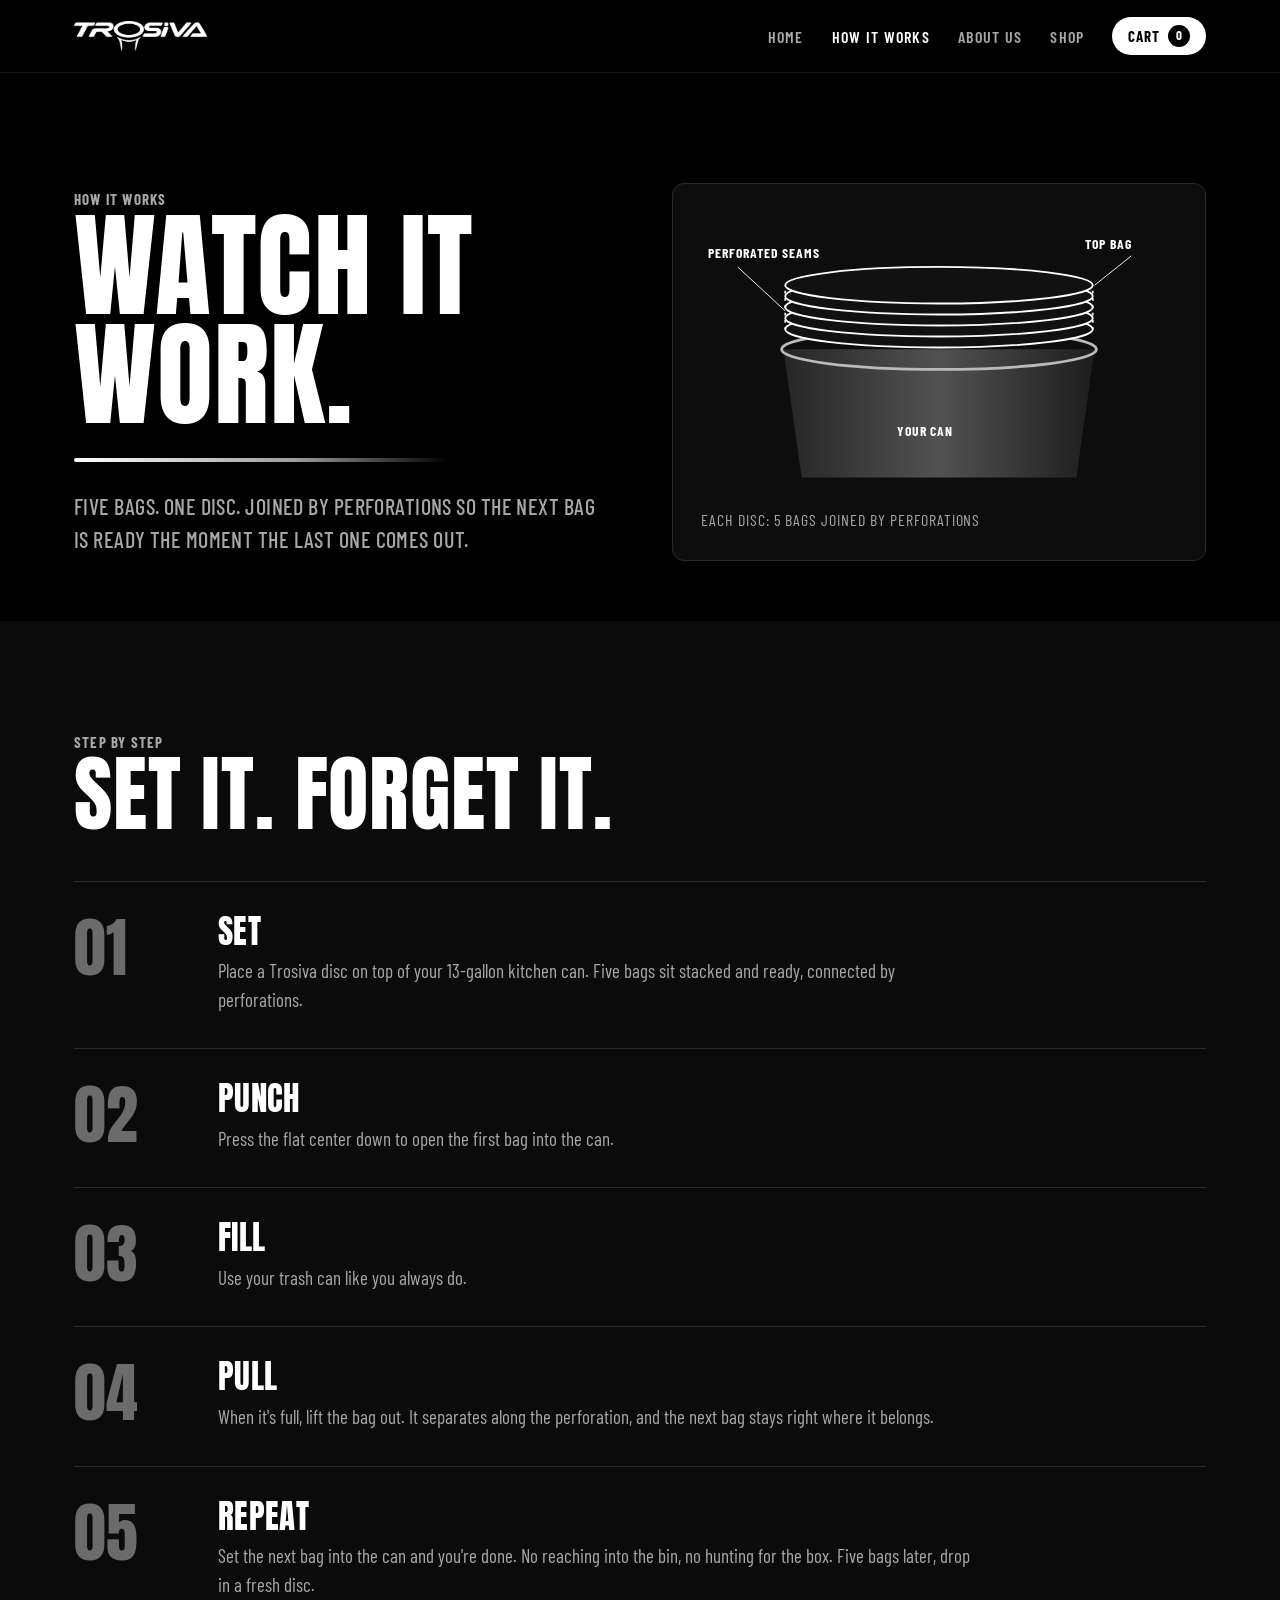
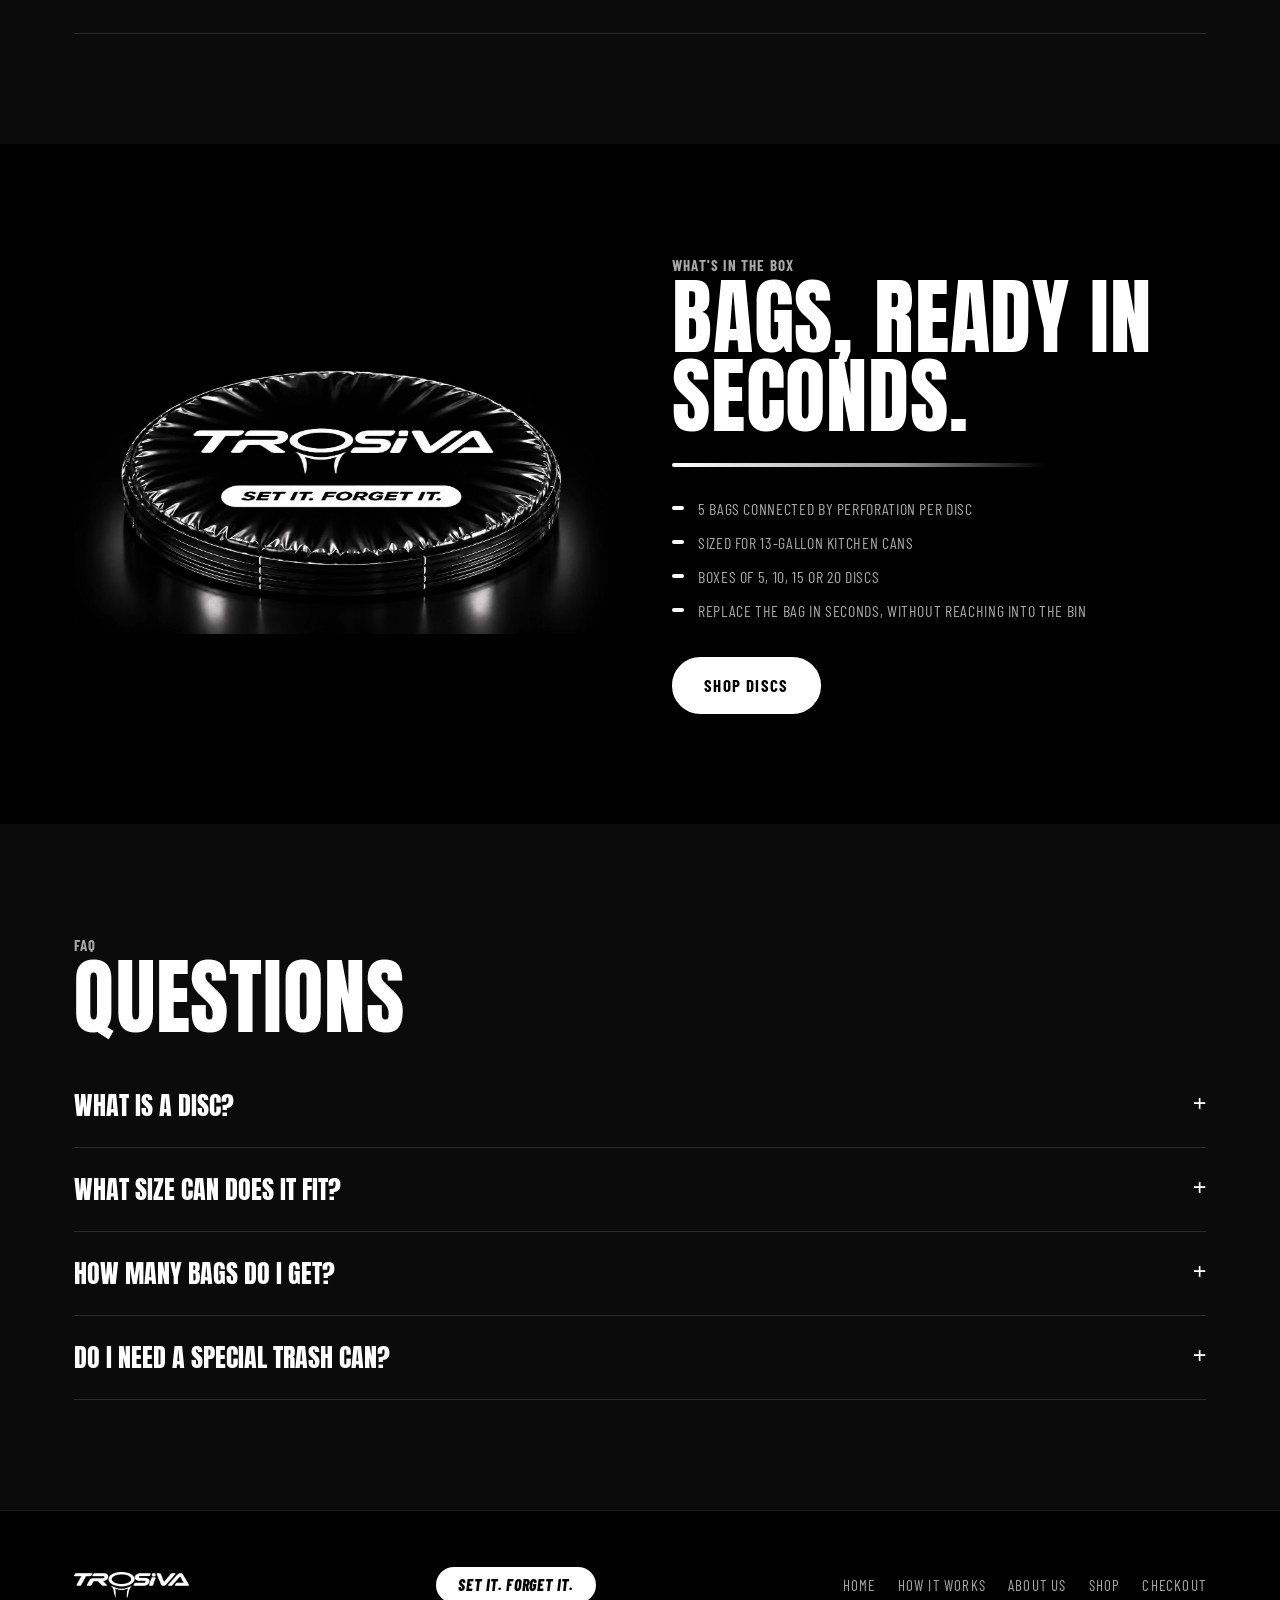
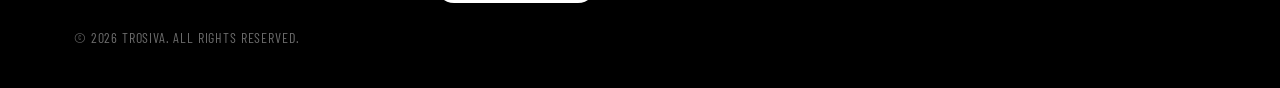
==== how-it-works.html @ 6047c0d1 "Launch Trosiva website: home, how it works, about, shop and checkout Co-Authored-By: Claude Opus 5.5" ====
<!doctype html>
<html lang="en">
<head>
  <meta charset="utf-8">
  <meta name="viewport" content="width=device-width, initial-scale=1">
  <title>How It Works | Trosiva</title>
  <meta name="description" content="How Trosiva works: five trash bags joined by perforations in one disc. Set it on the can, punch the center, and the next bag is always ready.">
  <link rel="icon" href="assets/img/favicon.png">
  <link rel="preconnect" href="https://fonts.googleapis.com"><link rel="preconnect" href="https://fonts.gstatic.com" crossorigin>
  <link href="https://fonts.googleapis.com/css2?family=Anton&family=Barlow+Condensed:ital,wght@0,400;0,500;0,600;0,700;0,800;1,800&display=swap" rel="stylesheet">
  <link rel="stylesheet" href="assets/style.css">
</head>
<body data-page="how">

<section style="padding-bottom:60px">
  <div class="wrap split">
    <div>
      <p class="label">How it works</p>
      <h1>Watch it work.</h1>
      <div class="rule"></div>
      <p class="lede">Five bags. One disc. Joined by perforations so the next bag is ready the moment the last one comes out.</p>
    </div>
    <figure class="diagram reveal">
      <svg viewBox="0 0 520 300" role="img" aria-label="Side view of a Trosiva disc: five bags stacked and joined by perforated seams, sitting on the rim of a can">
        <defs>
          <linearGradient id="can" x1="0" x2="1"><stop offset="0" stop-color="#3a3a3a"/><stop offset=".5" stop-color="#8a8a8a"/><stop offset="1" stop-color="#2a2a2a"/></linearGradient>
        </defs>
        <!-- can -->
        <path d="M90 150 L110 290 L410 290 L430 150 Z" fill="url(#can)" opacity=".55"/>
        <ellipse cx="260" cy="150" rx="172" ry="22" fill="none" stroke="#bbb" stroke-width="3"/>
        <!-- stacked bag layers -->
        <g fill="#111" stroke="#fff" stroke-width="2">
          <ellipse cx="260" cy="128" rx="168" ry="20"/>
          <ellipse cx="260" cy="116" rx="168" ry="20"/>
          <ellipse cx="260" cy="104" rx="168" ry="20"/>
          <ellipse cx="260" cy="92" rx="168" ry="20"/>
          <ellipse cx="260" cy="80" rx="168" ry="20"/>
        </g>
        <!-- perforations -->
        <g stroke="#fff" stroke-width="2" stroke-dasharray="3 5" fill="none" opacity=".9">
          <line x1="92" y1="86" x2="92" y2="128"/><line x1="428" y1="86" x2="428" y2="128"/>
        </g>
        <!-- labels -->
        <g font-family="Barlow Condensed, sans-serif" font-size="15" font-weight="700" fill="#fff" letter-spacing="1">
          <line x1="430" y1="80" x2="470" y2="48" stroke="#fff"/><text x="420" y="40">TOP BAG</text>
          <line x1="92" y1="108" x2="40" y2="60" stroke="#fff"/><text x="8" y="50">PERFORATED SEAMS</text>
          <text x="214" y="245" fill="#fff">YOUR CAN</text>
        </g>
      </svg>
      <figcaption>Each disc: 5 bags joined by perforations</figcaption>
    </figure>
  </div>
</section>

<section class="section-dark">
  <div class="wrap">
    <p class="label">Step by step</p>
    <h2>Set it. Forget it.</h2>
    <div class="steps">
      <div class="step reveal"><div class="n">01</div><div><h3>Set</h3><p>Place a Trosiva disc on top of your 13-gallon kitchen can. Five bags sit stacked and ready, connected by perforations.</p></div></div>
      <div class="step reveal"><div class="n">02</div><div><h3>Punch</h3><p>Press the flat center down to open the first bag into the can.</p></div></div>
      <div class="step reveal"><div class="n">03</div><div><h3>Fill</h3><p>Use your trash can like you always do.</p></div></div>
      <div class="step reveal"><div class="n">04</div><div><h3>Pull</h3><p>When it's full, lift the bag out. It separates along the perforation, and the next bag stays right where it belongs.</p></div></div>
      <div class="step reveal"><div class="n">05</div><div><h3>Repeat</h3><p>Set the next bag into the can and you're done. No reaching into the bin, no hunting for the box. Five bags later, drop in a fresh disc.</p></div></div>
    </div>
  </div>
</section>

<section>
  <div class="wrap split">
    <div class="photo reveal"><img src="assets/img/disc.jpg" alt="A Trosiva disc" loading="lazy"></div>
    <div class="reveal">
      <p class="label">What's in the box</p>
      <h2>Bags, ready in seconds.</h2>
      <div class="rule"></div>
      <ul class="ticks">
        <li>5 bags connected by perforation per disc</li>
        <li>Sized for 13-gallon kitchen cans</li>
        <li>Boxes of 5, 10, 15 or 20 discs</li>
        <li>Replace the bag in seconds, without reaching into the bin</li>
      </ul>
      <div style="margin-top:34px"><a class="btn btn-solid" href="shop.html">Shop discs</a></div>
    </div>
  </div>
</section>

<section class="section-dark">
  <div class="wrap">
    <p class="label">FAQ</p>
    <h2 style="margin-bottom:28px">Questions</h2>
    <details><summary>What is a disc?</summary><p>A disc is five Trosiva trash bags stacked together and joined by perforations. You set the whole disc on your can and use the bags one after another.</p></details>
    <details><summary>What size can does it fit?</summary><p>Trosiva is made for standard 13-gallon kitchen trash cans.</p></details>
    <details><summary>How many bags do I get?</summary><p>Every disc holds 5 bags. A 5-disc box is 25 bags, 10 discs is 50, 15 discs is 75 and 20 discs is 100.</p></details>
    <details><summary>Do I need a special trash can?</summary><p>No. Trosiva works with the can you already have.</p></details>
  </div>
</section>

<script src="assets/site.js"></script>
</body>
</html>
---- assets/style.css ----
:root {
  --bg: #000;
  --bg-2: #0b0b0b;
  --panel: #111;
  --line: #2a2a2a;
  --text: #fff;
  --muted: #a8a8a8;
  --dim: #6b6b6b;
  --head: "Anton", "Impact", sans-serif;
  --body: "Barlow Condensed", "Arial Narrow", sans-serif;
  --max: 1180px;
}

* { box-sizing: border-box; margin: 0; padding: 0; }
html { scroll-behavior: smooth; }
body {
  background: var(--bg);
  color: var(--text);
  font-family: var(--body);
  font-size: 19px;
  line-height: 1.5;
  -webkit-font-smoothing: antialiased;
}
img { max-width: 100%; height: auto; display: block; }
a { color: inherit; }
button { font: inherit; color: inherit; cursor: pointer; }

.wrap { width: 100%; max-width: var(--max); margin: 0 auto; padding: 0 24px; }

/* ---------- type ---------- */
h1, h2, h3, .head {
  font-family: var(--head);
  font-weight: 400;
  text-transform: uppercase;
  line-height: 0.95;
  letter-spacing: 0.01em;
}
h1 { font-size: clamp(56px, 9vw, 120px); }
h2 { font-size: clamp(44px, 6.5vw, 84px); }
h3 { font-size: clamp(26px, 2.6vw, 34px); }
.label {
  font-family: var(--body);
  font-weight: 700;
  text-transform: uppercase;
  letter-spacing: 0.08em;
  font-size: 15px;
  color: var(--muted);
}
.lede { font-size: 22px; color: var(--muted); max-width: 34em; text-transform: uppercase; font-weight: 500; letter-spacing: 0.02em; }

/* slide-style gradient divider */
.rule {
  height: 4px;
  width: min(420px, 70%);
  margin: 28px 0;
  background: linear-gradient(90deg, #fff 0%, #9a9a9a 60%, rgba(255,255,255,0) 100%);
  border-radius: 2px;
}

/* ---------- nav ---------- */
.nav {
  position: sticky; top: 0; z-index: 50;
  background: rgba(0,0,0,0.85);
  backdrop-filter: blur(10px);
  border-bottom: 1px solid #161616;
}
.nav .wrap { display: flex; align-items: center; gap: 28px; height: 72px; }
.nav .brand img { height: 30px; width: auto; }
.nav ul { list-style: none; display: flex; gap: 28px; margin-left: auto; }
.nav ul a {
  text-decoration: none; text-transform: uppercase; font-weight: 600;
  letter-spacing: 0.08em; font-size: 16px; color: var(--muted);
}
.nav ul a:hover, .nav ul a[aria-current="page"] { color: #fff; }
.cart-btn {
  display: inline-flex; align-items: center; gap: 8px;
  background: #fff; color: #000; border: 0; border-radius: 999px;
  padding: 8px 16px; font-weight: 700; text-transform: uppercase; letter-spacing: 0.06em; font-size: 15px;
  text-decoration: none;
}
.cart-count {
  background: #000; color: #fff; border-radius: 999px; min-width: 22px; height: 22px;
  display: inline-grid; place-items: center; font-size: 13px; padding: 0 6px;
}
.menu-toggle { display: none; background: none; border: 0; font-size: 28px; line-height: 1; }

@media (max-width: 760px) {
  .nav ul {
    display: none; position: absolute; top: 72px; left: 0; right: 0;
    flex-direction: column; gap: 0; background: #000; border-bottom: 1px solid #222;
  }
  .nav ul.open { display: flex; }
  .nav ul a { display: block; padding: 16px 24px; border-top: 1px solid #161616; }
  .menu-toggle { display: block; margin-left: auto; }
  .nav .cart-btn { margin-left: 0; }
}

/* ---------- buttons ---------- */
.btn {
  display: inline-block; text-decoration: none; text-transform: uppercase;
  font-weight: 700; letter-spacing: 0.08em; font-size: 17px;
  padding: 14px 30px; border-radius: 999px; border: 2px solid #fff;
  transition: transform .15s ease, background .15s ease, color .15s ease;
}
.btn:hover { transform: translateY(-2px); }
.btn-solid { background: #fff; color: #000; }
.btn-ghost { background: transparent; color: #fff; }
.btn-ghost:hover { background: #fff; color: #000; }
.pill {
  display: inline-block; background: #fff; color: #000; border-radius: 999px;
  font-family: var(--body); font-style: italic; font-weight: 800; text-transform: uppercase;
  letter-spacing: 0.04em; padding: 6px 22px; font-size: 20px;
}

/* ---------- sections ---------- */
section { padding: 110px 0; }
.section-dark { background: var(--bg-2); }
.split { display: grid; grid-template-columns: 1fr 1fr; gap: 64px; align-items: center; }
.split > *, .shop-grid > *, .checkout-grid > * { min-width: 0; }
.hero-img { width: 100%; height: auto; }
@media (max-width: 860px) { .split { grid-template-columns: 1fr; gap: 40px; } section { padding: 72px 0; } }

/* hero */
.hero { position: relative; overflow: hidden; padding: 70px 0 90px; }
.hero::after {
  content: ""; position: absolute; inset: auto -10% -40% 30%; height: 70%;
  background: radial-gradient(closest-side, rgba(255,255,255,0.09), transparent);
  pointer-events: none;
}
.hero .split { grid-template-columns: 0.9fr 1.1fr; }
.hero-logo { width: min(520px, 100%); height: auto; }
.hero h1.tag { font-size: clamp(34px, 4.4vw, 56px); margin-top: 26px; }
.hero .cta { display: flex; gap: 14px; flex-wrap: wrap; margin-top: 36px; }
.hero-img { border-radius: 8px; }
@media (max-width: 860px) { .hero .split { grid-template-columns: 1fr; } }

/* photo panels */
.photo { border-radius: 10px; overflow: hidden; }
.photo img { width: 100%; height: 100%; object-fit: cover; }

/* stat row */
.stats { display: grid; grid-template-columns: repeat(3, 1fr); gap: 0; border-top: 1px solid var(--line); margin-top: 56px; }
.stat { padding: 32px 24px 0 0; }
.stat + .stat { border-left: 1px solid var(--line); padding-left: 28px; }
.stat .num { font-family: var(--head); font-size: clamp(48px, 6vw, 76px); line-height: 1; }
@media (max-width: 640px) {
  .stats { grid-template-columns: 1fr; }
  .stat + .stat { border-left: 0; border-top: 1px solid var(--line); padding-left: 0; }
  .stat { padding-bottom: 24px; }
}

/* steps */
.steps { display: grid; gap: 0; margin-top: 48px; border-top: 1px solid var(--line); }
.step { display: grid; grid-template-columns: 120px 1fr; gap: 24px; padding: 34px 0; border-bottom: 1px solid var(--line); align-items: start; }
.step .n { font-family: var(--head); font-size: 64px; line-height: 1; color: var(--dim); }
.step p { color: var(--muted); margin-top: 10px; max-width: 40em; }
@media (max-width: 560px) { .step { grid-template-columns: 1fr; gap: 6px; } .step .n { font-size: 46px; } }

/* disc diagram */
.diagram { background: #0d0d0d; border: 1px solid var(--line); border-radius: 12px; padding: 28px; }
.diagram svg { width: 100%; height: auto; }
.diagram figcaption { color: var(--muted); font-size: 16px; text-transform: uppercase; letter-spacing: 0.06em; margin-top: 14px; }

/* faq */
details { border-bottom: 1px solid var(--line); padding: 22px 0; }
details summary { cursor: pointer; list-style: none; font-family: var(--head); text-transform: uppercase; font-size: 26px; display: flex; justify-content: space-between; gap: 16px; }
details summary::after { content: "+"; font-family: var(--body); font-size: 30px; line-height: 1; }
details[open] summary::after { content: "–"; }
details p { color: var(--muted); margin-top: 12px; max-width: 46em; }

/* team */
.team { display: grid; grid-template-columns: repeat(4, 1fr); gap: 22px; margin-top: 48px; }
.member .photo { aspect-ratio: 1; border-radius: 10px; background: #111; }
.member .photo img { filter: grayscale(1); }
.member h3 { margin-top: 16px; font-size: 26px; }
.member .role { color: var(--dim); text-transform: uppercase; letter-spacing: 0.08em; font-size: 15px; margin-top: 6px; }
@media (max-width: 900px) { .team { grid-template-columns: repeat(2, 1fr); } }

/* ---------- shop ---------- */
.shop-grid { display: grid; grid-template-columns: 1.05fr 0.95fr; gap: 56px; align-items: start; }
@media (max-width: 900px) { .shop-grid { grid-template-columns: 1fr; } }
.gallery { position: sticky; top: 100px; }
.gallery .main { border-radius: 12px; overflow: hidden; border: 1px solid #1a1a1a; }
.gallery .note { color: var(--dim); font-size: 15px; text-transform: uppercase; letter-spacing: 0.06em; margin-top: 12px; }
@media (max-width: 900px) { .gallery { position: static; } }

.packs { display: grid; grid-template-columns: 1fr 1fr; gap: 14px; margin: 28px 0; }
.pack {
  position: relative; text-align: left; background: var(--panel); border: 2px solid var(--line);
  border-radius: 12px; padding: 18px 18px 16px; transition: border-color .15s ease, background .15s ease;
}
.pack:hover { border-color: #555; }
.pack[aria-checked="true"] { border-color: #fff; background: #1a1a1a; }
.pack .qty { font-family: var(--head); font-size: 40px; line-height: 1; text-transform: uppercase; }
.pack .qty small { font-family: var(--body); font-size: 17px; font-weight: 700; letter-spacing: 0.06em; margin-left: 4px; }
.pack .bags { color: var(--muted); font-size: 15px; text-transform: uppercase; letter-spacing: 0.05em; margin-top: 6px; }
.pack .price { font-weight: 700; font-size: 22px; margin-top: 10px; }
.pack .per { color: var(--dim); font-size: 14px; }
.pack .badge {
  position: absolute; top: -11px; right: 12px; background: #fff; color: #000; border-radius: 999px;
  font-size: 12px; font-weight: 800; text-transform: uppercase; letter-spacing: 0.06em; padding: 3px 10px;
}
.qty-row { display: flex; gap: 14px; align-items: stretch; flex-wrap: wrap; }
.stepper { display: inline-flex; align-items: center; border: 2px solid var(--line); border-radius: 999px; overflow: hidden; }
.stepper button { background: none; border: 0; width: 46px; height: 50px; font-size: 22px; }
.stepper button:hover { background: #1a1a1a; }
.stepper output { min-width: 34px; text-align: center; font-weight: 700; font-size: 19px; }
.add-btn { flex: 1; min-width: 200px; border: 0; }
.ticks { list-style: none; margin-top: 30px; display: grid; gap: 10px; }
.ticks li { color: var(--muted); text-transform: uppercase; letter-spacing: 0.04em; font-size: 16px; padding-left: 26px; position: relative; }
.ticks li::before { content: ""; position: absolute; left: 0; top: 9px; width: 12px; height: 4px; background: #fff; border-radius: 2px; }
.big-price { font-family: var(--head); font-size: 54px; line-height: 1; margin-top: 18px; }
.big-price small { font-family: var(--body); font-size: 18px; color: var(--muted); font-weight: 600; margin-left: 8px; text-transform: uppercase; letter-spacing: 0.05em; }

/* cart drawer */
.drawer-scrim { position: fixed; inset: 0; background: rgba(0,0,0,0.6); opacity: 0; pointer-events: none; transition: opacity .2s; z-index: 90; }
.drawer {
  position: fixed; top: 0; right: 0; height: 100%; width: min(420px, 100%); background: #0c0c0c;
  border-left: 1px solid #222; z-index: 100; transform: translateX(100%); transition: transform .25s ease;
  display: flex; flex-direction: column;
}
body.cart-open .drawer { transform: none; }
body.cart-open .drawer-scrim { opacity: 1; pointer-events: auto; }
.drawer header { display: flex; align-items: center; justify-content: space-between; padding: 22px 24px; border-bottom: 1px solid #1d1d1d; }
.drawer header h3 { font-size: 30px; }
.drawer .close { background: none; border: 0; font-size: 30px; line-height: 1; }
.drawer .items { flex: 1; overflow: auto; padding: 8px 24px; }
.drawer footer { padding: 22px 24px; border-top: 1px solid #1d1d1d; }
.line-item { display: grid; grid-template-columns: 64px 1fr auto; gap: 14px; padding: 16px 0; border-bottom: 1px solid #1a1a1a; align-items: center; }
.line-item img { width: 64px; height: 64px; object-fit: cover; border-radius: 8px; }
.line-item .t { font-weight: 700; text-transform: uppercase; letter-spacing: 0.03em; line-height: 1.2; }
.line-item .s { color: var(--dim); font-size: 15px; }
.line-item .mini { display: inline-flex; align-items: center; gap: 4px; margin-top: 6px; }
.line-item .mini button { width: 26px; height: 26px; border-radius: 50%; border: 1px solid #333; background: none; font-size: 15px; line-height: 1; }
.line-item .mini span { min-width: 22px; text-align: center; font-size: 16px; }
.line-item .remove { background: none; border: 0; color: var(--dim); font-size: 13px; text-transform: uppercase; letter-spacing: 0.06em; text-decoration: underline; margin-left: 10px; }
.line-item .lp { font-weight: 700; }
.totals { display: grid; gap: 6px; margin-bottom: 18px; }
.totals div { display: flex; justify-content: space-between; color: var(--muted); }
.totals .grand { color: #fff; font-size: 24px; font-weight: 700; padding-top: 8px; border-top: 1px solid #1d1d1d; margin-top: 4px; }
.empty { color: var(--dim); text-transform: uppercase; letter-spacing: 0.06em; padding: 40px 0; text-align: center; }
.full { width: 100%; text-align: center; }

/* checkout page */
.checkout-grid { display: grid; grid-template-columns: 1.2fr 0.8fr; gap: 48px; align-items: start; }
@media (max-width: 900px) { .checkout-grid { grid-template-columns: 1fr; } }
.card { background: var(--panel); border: 1px solid var(--line); border-radius: 14px; padding: 28px; }
.form-grid { display: grid; grid-template-columns: 1fr 1fr; gap: 14px; margin-top: 18px; }
.form-grid .wide { grid-column: 1 / -1; }
.field label { display: block; font-size: 14px; text-transform: uppercase; letter-spacing: 0.08em; color: var(--muted); margin-bottom: 6px; font-weight: 600; }
.field input {
  width: 100%; background: #000; border: 1px solid #333; color: #fff; border-radius: 8px;
  padding: 12px 14px; font: inherit; font-size: 18px;
}
.field input:focus { outline: 2px solid #fff; outline-offset: 1px; }
@media (max-width: 560px) { .form-grid { grid-template-columns: 1fr; } }
.notice { border: 1px dashed #444; border-radius: 10px; padding: 14px 16px; color: var(--muted); font-size: 16px; margin-top: 18px; }

/* toast */
.toast {
  position: fixed; left: 50%; bottom: 28px; transform: translate(-50%, 30px); opacity: 0;
  background: #fff; color: #000; font-weight: 700; text-transform: uppercase; letter-spacing: 0.06em;
  padding: 12px 22px; border-radius: 999px; transition: all .25s ease; z-index: 120; pointer-events: none;
}
.toast.show { opacity: 1; transform: translate(-50%, 0); }

/* footer */
.site-footer { border-top: 1px solid #161616; padding: 56px 0 40px; }
.site-footer .wrap { display: flex; justify-content: space-between; align-items: center; gap: 24px; flex-wrap: wrap; }
.site-footer img { height: 26px; width: auto; }
.site-footer nav { display: flex; gap: 22px; flex-wrap: wrap; }
.site-footer nav a { text-decoration: none; color: var(--muted); text-transform: uppercase; letter-spacing: 0.08em; font-size: 15px; }
.site-footer nav a:hover { color: #fff; }
.site-footer .copy { width: 100%; color: var(--dim); font-size: 14px; text-transform: uppercase; letter-spacing: 0.06em; }

/* reveal */
.reveal { opacity: 0; transform: translateY(24px); transition: opacity .7s ease, transform .7s ease; }
.reveal.in { opacity: 1; transform: none; }
@media (prefers-reduced-motion: reduce) { .reveal { opacity: 1; transform: none; transition: none; } html { scroll-behavior: auto; } }
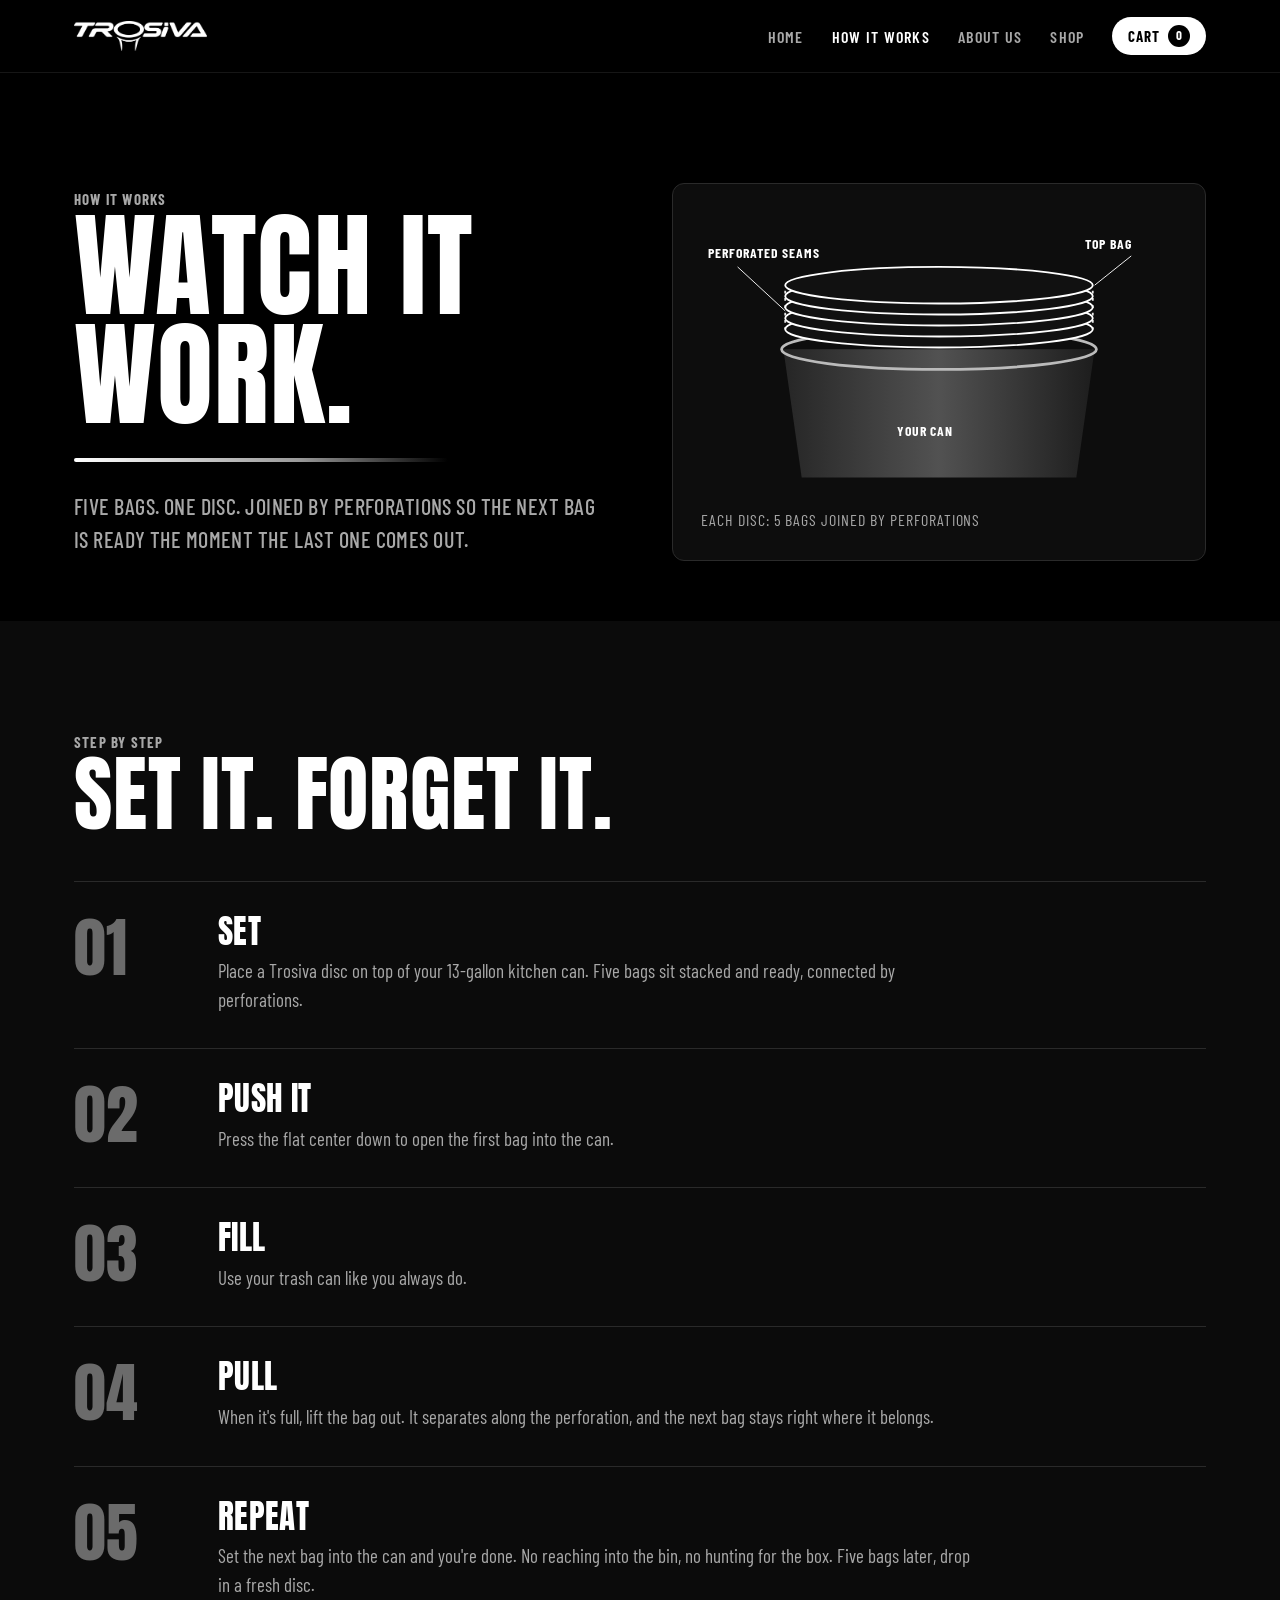
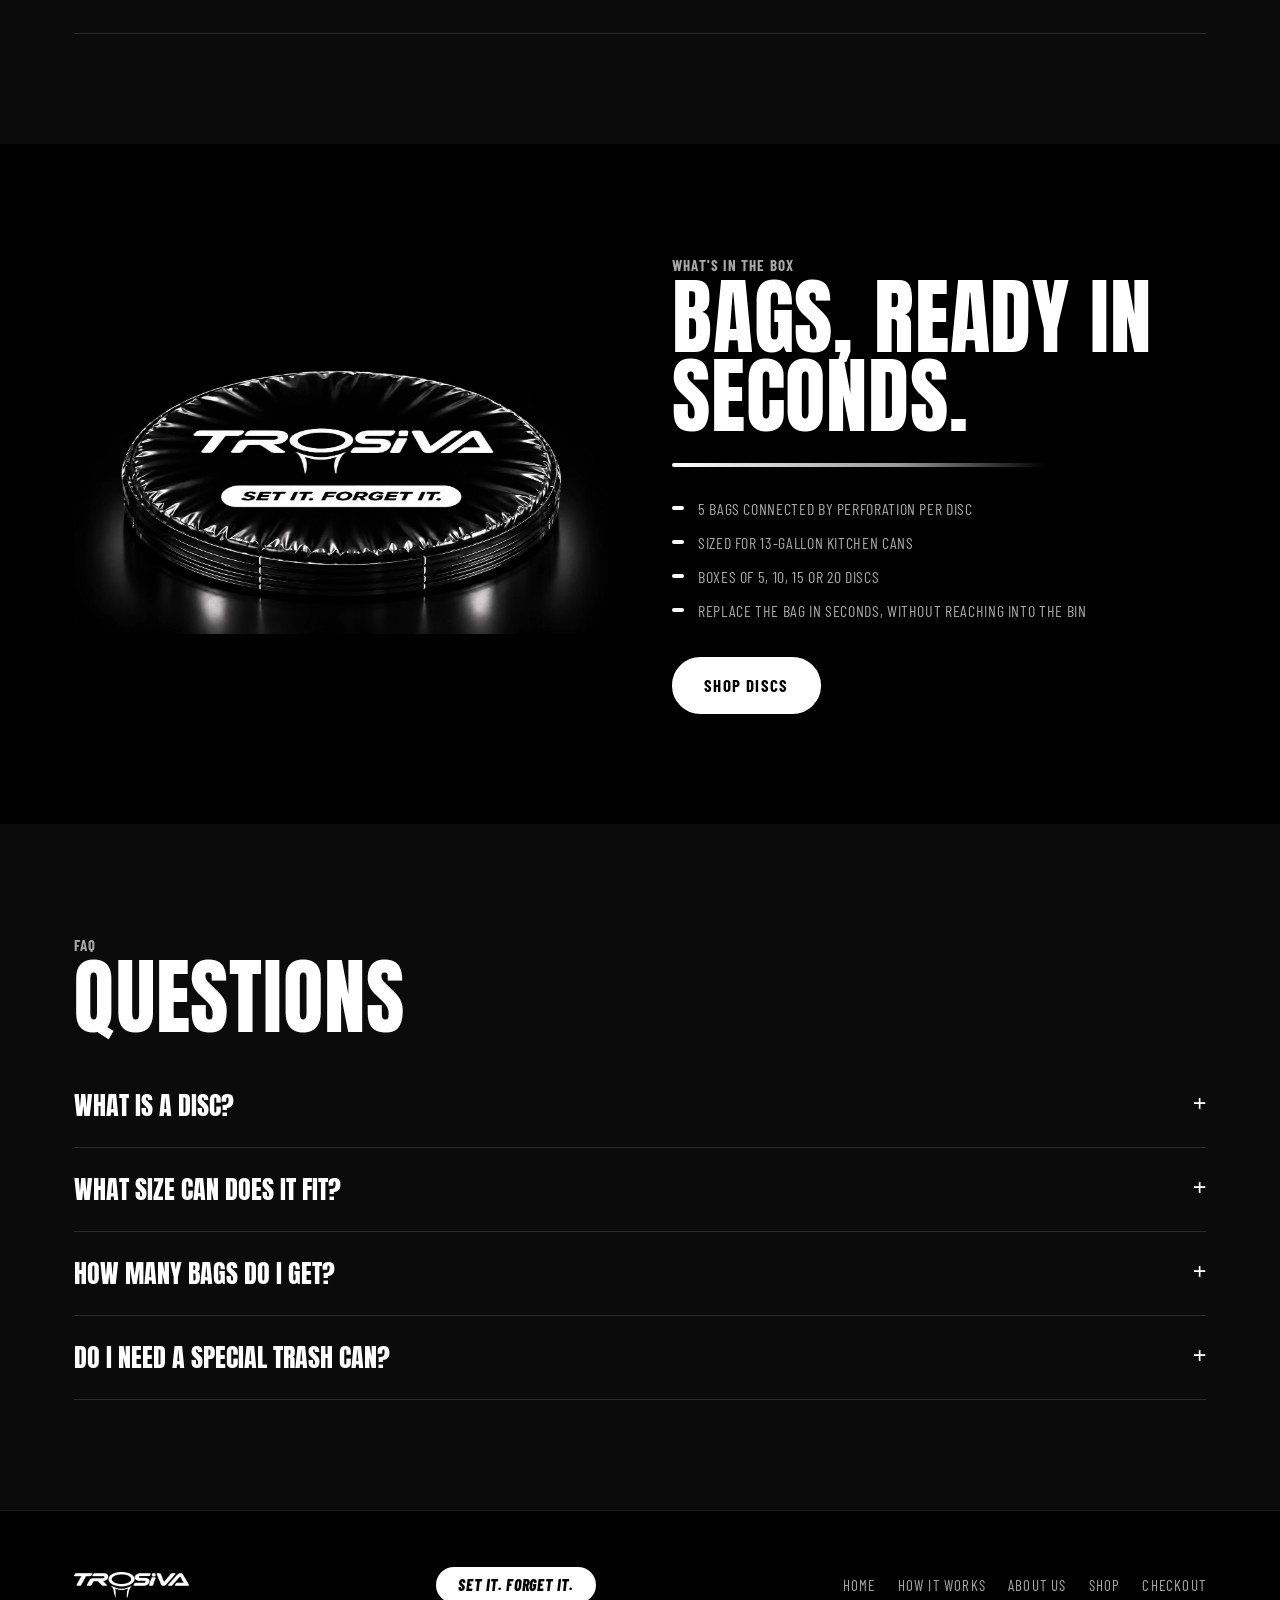
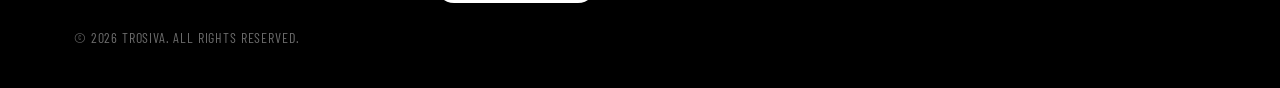
==== commit 8e6b0fc4: "Rename step 2 from Punch to Push It Co-Authored-By: Claude Opus 5.5 <noreply@anthropic.com>" ====
--- a/how-it-works.html
+++ b/how-it-works.html
@@ -4,7 +4,7 @@
   <meta charset="utf-8">
   <meta name="viewport" content="width=device-width, initial-scale=1">
   <title>How It Works | Trosiva</title>
-  <meta name="description" content="How Trosiva works: five trash bags joined by perforations in one disc. Set it on the can, punch the center, and the next bag is always ready.">
+  <meta name="description" content="How Trosiva works: five trash bags joined by perforations in one disc. Set it on the can, push the center, and the next bag is always ready.">
   <link rel="icon" href="assets/img/favicon.png">
   <link rel="preconnect" href="https://fonts.googleapis.com"><link rel="preconnect" href="https://fonts.gstatic.com" crossorigin>
   <link href="https://fonts.googleapis.com/css2?family=Anton&family=Barlow+Condensed:ital,wght@0,400;0,500;0,600;0,700;0,800;1,800&display=swap" rel="stylesheet">
@@ -58,7 +58,7 @@
     <h2>Set it. Forget it.</h2>
     <div class="steps">
       <div class="step reveal"><div class="n">01</div><div><h3>Set</h3><p>Place a Trosiva disc on top of your 13-gallon kitchen can. Five bags sit stacked and ready, connected by perforations.</p></div></div>
-      <div class="step reveal"><div class="n">02</div><div><h3>Punch</h3><p>Press the flat center down to open the first bag into the can.</p></div></div>
+      <div class="step reveal"><div class="n">02</div><div><h3>Push It</h3><p>Press the flat center down to open the first bag into the can.</p></div></div>
       <div class="step reveal"><div class="n">03</div><div><h3>Fill</h3><p>Use your trash can like you always do.</p></div></div>
       <div class="step reveal"><div class="n">04</div><div><h3>Pull</h3><p>When it's full, lift the bag out. It separates along the perforation, and the next bag stays right where it belongs.</p></div></div>
       <div class="step reveal"><div class="n">05</div><div><h3>Repeat</h3><p>Set the next bag into the can and you're done. No reaching into the bin, no hunting for the box. Five bags later, drop in a fresh disc.</p></div></div>
